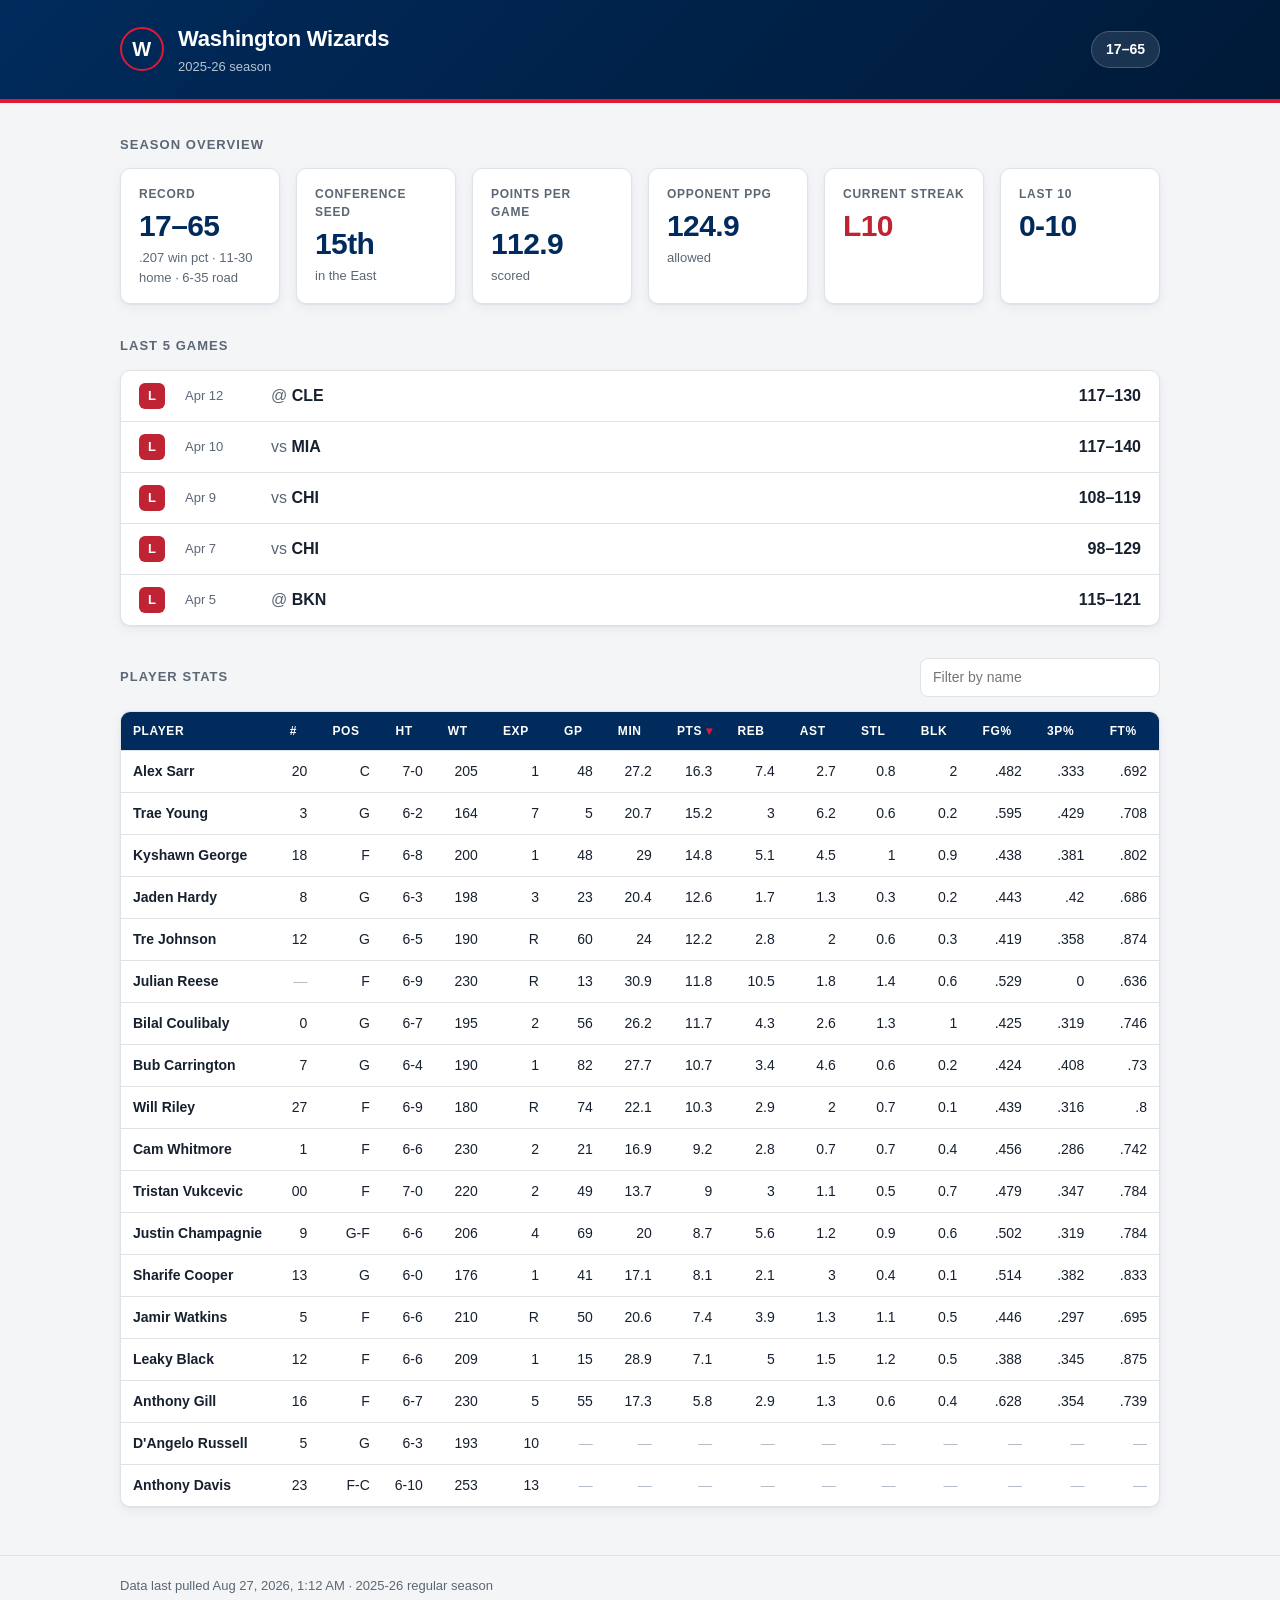
==== web/index.html @ f1ffce3f "Initial Wizards dashboard" ====
<!DOCTYPE html>
<html lang="en">
<head>
  <meta charset="utf-8">
  <meta name="viewport" content="width=device-width, initial-scale=1">
  <title>Washington Wizards Dashboard</title>
  <link rel="stylesheet" href="css/styles.css">
</head>
<body>

  <header class="site-header">
    <div class="wrap header-inner">
      <div class="brand">
        <span class="brand-mark" aria-hidden="true">W</span>
        <div class="brand-text">
          <h1>Washington Wizards</h1>
          <p class="brand-sub" id="season-label">Season overview</p>
        </div>
      </div>
      <p class="record-badge" id="record-badge" hidden></p>
    </div>
  </header>

  <main class="wrap">
    <p class="status" id="loading" role="status">Loading dashboard data&hellip;</p>

    <div class="error-banner" id="error" role="alert" hidden></div>

    <div id="dashboard" hidden>

      <section class="section" aria-labelledby="overview-heading">
        <h2 class="section-title" id="overview-heading">Season overview</h2>
        <div class="card-grid" id="stat-cards"></div>
      </section>

      <section class="section" aria-labelledby="recent-heading">
        <h2 class="section-title" id="recent-heading">Last 5 games</h2>
        <ul class="game-list" id="recent-games"></ul>
      </section>

      <section class="section" id="roster-section" aria-labelledby="roster-heading">
        <div class="section-head">
          <h2 class="section-title" id="roster-heading">Player stats</h2>
          <input
            type="search"
            id="player-filter"
            class="filter-input"
            placeholder="Filter by name"
            aria-label="Filter players by name"
            autocomplete="off">
        </div>
        <div class="table-wrap">
          <table class="player-table" id="player-table">
            <thead>
              <tr id="player-table-head"></tr>
            </thead>
            <tbody id="player-table-body"></tbody>
          </table>
        </div>
        <p class="table-empty" id="table-empty" hidden>No players match that filter.</p>
      </section>

    </div>
  </main>

  <footer class="site-footer">
    <div class="wrap">
      <p id="last-updated">&mdash;</p>
    </div>
  </footer>

  <script src="js/app.js"></script>
</body>
</html>
---- web/css/styles.css ----
/* Washington Wizards dashboard
   Palette lives here and nowhere else - change these six values to re-skin. */

:root {
  --navy: #002b5c;
  --navy-deep: #001a38;
  --red: #e31837;

  --bg: #f4f5f7;
  --surface: #ffffff;
  --border: #dfe3e8;

  --ink: #16202e;
  --ink-soft: #5b6775;

  --win: #1a7f4b;
  --loss: #c02333;

  --radius: 10px;
  --gap: 16px;
  --shadow: 0 1px 2px rgba(0, 43, 92, 0.06), 0 4px 12px rgba(0, 43, 92, 0.05);
}

* {
  box-sizing: border-box;
}

body {
  margin: 0;
  background: var(--bg);
  color: var(--ink);
  font-family: -apple-system, BlinkMacSystemFont, "Segoe UI", Roboto, Helvetica,
    Arial, sans-serif;
  font-size: 16px;
  line-height: 1.5;
  -webkit-font-smoothing: antialiased;
}

.wrap {
  width: 100%;
  max-width: 1080px;
  margin: 0 auto;
  padding: 0 20px;
}

/* --- header ---------------------------------------------------------------- */

.site-header {
  background: linear-gradient(135deg, var(--navy) 0%, var(--navy-deep) 100%);
  color: #fff;
  padding: 22px 0;
  border-bottom: 4px solid var(--red);
}

.header-inner {
  display: flex;
  align-items: center;
  justify-content: space-between;
  gap: var(--gap);
  flex-wrap: wrap;
}

.brand {
  display: flex;
  align-items: center;
  gap: 14px;
  min-width: 0;
}

.brand-mark {
  flex: none;
  width: 44px;
  height: 44px;
  display: grid;
  place-items: center;
  border-radius: 50%;
  border: 2px solid var(--red);
  font-size: 20px;
  font-weight: 700;
  letter-spacing: 0.02em;
}

.brand-text h1 {
  margin: 0;
  font-size: 22px;
  font-weight: 700;
  letter-spacing: -0.01em;
}

.brand-sub {
  margin: 2px 0 0;
  font-size: 13px;
  color: rgba(255, 255, 255, 0.72);
}

.record-badge {
  margin: 0;
  padding: 7px 14px;
  border-radius: 999px;
  background: rgba(255, 255, 255, 0.1);
  border: 1px solid rgba(255, 255, 255, 0.2);
  font-size: 14px;
  font-weight: 600;
  font-variant-numeric: tabular-nums;
  white-space: nowrap;
}

/* --- load / error states --------------------------------------------------- */

.status {
  margin: 48px 0;
  text-align: center;
  color: var(--ink-soft);
}

.error-banner {
  margin: 32px 0;
  padding: 16px 18px;
  border-radius: var(--radius);
  background: #fdecee;
  border: 1px solid #f5c2c9;
  border-left: 4px solid var(--red);
  color: #8c1626;
}

.error-banner strong {
  display: block;
  margin-bottom: 4px;
}

.error-banner code {
  font-size: 13px;
  word-break: break-word;
}

/* --- sections -------------------------------------------------------------- */

.section {
  margin: 32px 0;
}

.section-head {
  display: flex;
  align-items: center;
  justify-content: space-between;
  gap: var(--gap);
  flex-wrap: wrap;
  margin-bottom: 14px;
}

.section-title {
  margin: 0 0 14px;
  font-size: 13px;
  font-weight: 700;
  text-transform: uppercase;
  letter-spacing: 0.08em;
  color: var(--ink-soft);
}

.section-head .section-title {
  margin-bottom: 0;
}

/* --- stat cards ------------------------------------------------------------ */

.card-grid {
  display: grid;
  grid-template-columns: repeat(auto-fit, minmax(160px, 1fr));
  gap: var(--gap);
}

.stat-card {
  background: var(--surface);
  border: 1px solid var(--border);
  border-radius: var(--radius);
  box-shadow: var(--shadow);
  padding: 16px 18px;
}

.stat-label {
  margin: 0;
  font-size: 12px;
  font-weight: 600;
  text-transform: uppercase;
  letter-spacing: 0.06em;
  color: var(--ink-soft);
}

.stat-value {
  margin: 6px 0 0;
  font-size: 30px;
  font-weight: 700;
  line-height: 1.1;
  letter-spacing: -0.02em;
  font-variant-numeric: tabular-nums;
  color: var(--navy);
}

.stat-value.is-win {
  color: var(--win);
}

.stat-value.is-loss {
  color: var(--loss);
}

.stat-note {
  margin: 6px 0 0;
  font-size: 13px;
  color: var(--ink-soft);
  font-variant-numeric: tabular-nums;
}

/* --- last 5 games ---------------------------------------------------------- */

.game-list {
  list-style: none;
  margin: 0;
  padding: 0;
  background: var(--surface);
  border: 1px solid var(--border);
  border-radius: var(--radius);
  box-shadow: var(--shadow);
  overflow: hidden;
}

.game-row {
  display: grid;
  grid-template-columns: 34px 74px 1fr auto;
  align-items: center;
  gap: 12px;
  padding: 12px 18px;
  border-top: 1px solid var(--border);
}

.game-row:first-child {
  border-top: none;
}

.pill {
  display: grid;
  place-items: center;
  width: 26px;
  height: 26px;
  border-radius: 6px;
  font-size: 13px;
  font-weight: 700;
  color: #fff;
  background: var(--ink-soft);
}

.pill.is-win {
  background: var(--win);
}

.pill.is-loss {
  background: var(--loss);
}

.game-date {
  font-size: 13px;
  color: var(--ink-soft);
  font-variant-numeric: tabular-nums;
}

.game-opponent {
  font-weight: 600;
  min-width: 0;
  overflow: hidden;
  text-overflow: ellipsis;
  white-space: nowrap;
}

.game-opponent .at {
  color: var(--ink-soft);
  font-weight: 400;
}

.game-score {
  font-variant-numeric: tabular-nums;
  font-weight: 600;
  white-space: nowrap;
}

/* --- player table ---------------------------------------------------------- */

.filter-input {
  flex: 0 1 240px;
  padding: 8px 12px;
  font: inherit;
  font-size: 14px;
  color: var(--ink);
  background: var(--surface);
  border: 1px solid var(--border);
  border-radius: 8px;
}

.filter-input:focus-visible {
  outline: 2px solid var(--navy);
  outline-offset: 1px;
  border-color: var(--navy);
}

.table-wrap {
  background: var(--surface);
  border: 1px solid var(--border);
  border-radius: var(--radius);
  box-shadow: var(--shadow);
  overflow-x: auto;
  -webkit-overflow-scrolling: touch;
}

.player-table {
  width: 100%;
  border-collapse: collapse;
  font-size: 14px;
  white-space: nowrap;
}

.player-table th,
.player-table td {
  padding: 10px 12px;
  text-align: right;
  border-top: 1px solid var(--border);
}

.player-table thead th {
  border-top: none;
  position: sticky;
  top: 0;
  background: var(--navy);
  color: #fff;
  font-size: 12px;
  font-weight: 600;
  text-transform: uppercase;
  letter-spacing: 0.05em;
  cursor: pointer;
  user-select: none;
}

.player-table thead th:hover,
.player-table thead th:focus-visible {
  background: var(--navy-deep);
  outline: none;
}

/* Sort arrow: a reserved-width slot so headers don't shift when it appears. */
.player-table thead th::after {
  content: '';
  display: inline-block;
  width: 0.85em;
  text-align: right;
  color: var(--red);
}

.player-table thead th.is-sorted[aria-sort="descending"]::after {
  content: '▾';
}

.player-table thead th.is-sorted[aria-sort="ascending"]::after {
  content: '▴';
}

.player-table th:first-child,
.player-table td:first-child {
  text-align: left;
}

.player-table tbody tr:hover {
  background: #f7f9fc;
}

.player-table td {
  font-variant-numeric: tabular-nums;
}

/* Names stay put while the stat columns scroll under them. */
.player-name {
  font-weight: 600;
  white-space: nowrap;
  position: sticky;
  left: 0;
  background: var(--surface);
  z-index: 1;
}

.player-table tbody tr:hover .player-name {
  background: #f7f9fc;
}

.player-table thead th {
  z-index: 2;
}

.player-table thead th:first-child {
  position: sticky;
  left: 0;
  z-index: 3;
}

.is-null {
  color: #b3bcc7;
}

.table-empty {
  margin: 14px 0 0;
  text-align: center;
  color: var(--ink-soft);
}

/* --- footer ---------------------------------------------------------------- */

.site-footer {
  margin-top: 48px;
  padding: 20px 0 32px;
  border-top: 1px solid var(--border);
  color: var(--ink-soft);
  font-size: 13px;
}

.site-footer p {
  margin: 0;
}

/* --- narrow screens -------------------------------------------------------- */

@media (max-width: 768px) {
  .wrap {
    padding: 0 14px;
  }

  .card-grid {
    /* Single column rather than squashing six cards side by side. */
    grid-template-columns: 1fr;
  }

  .header-inner {
    align-items: flex-start;
  }

  .brand-text h1 {
    font-size: 19px;
  }

  .stat-value {
    font-size: 26px;
  }

  .game-row {
    grid-template-columns: 30px 62px 1fr auto;
    gap: 8px;
    padding: 12px 14px;
  }

  .section-head {
    align-items: stretch;
    flex-direction: column;
  }

  .filter-input {
    flex: 1 1 auto;
    width: 100%;
  }

  /* The table scrolls sideways rather than squashing 16 columns. Tighter
     padding and a capped name column keep more stats on screen at 375px. */
  .player-table {
    font-size: 13px;
  }

  .player-table th,
  .player-table td {
    padding: 9px 10px;
  }

  .player-name {
    max-width: 132px;
    overflow: hidden;
    text-overflow: ellipsis;
  }

  /* A hairline marks where the frozen name column ends. */
  .player-table th:first-child,
  .player-table td:first-child {
    box-shadow: 1px 0 0 var(--border);
  }
}
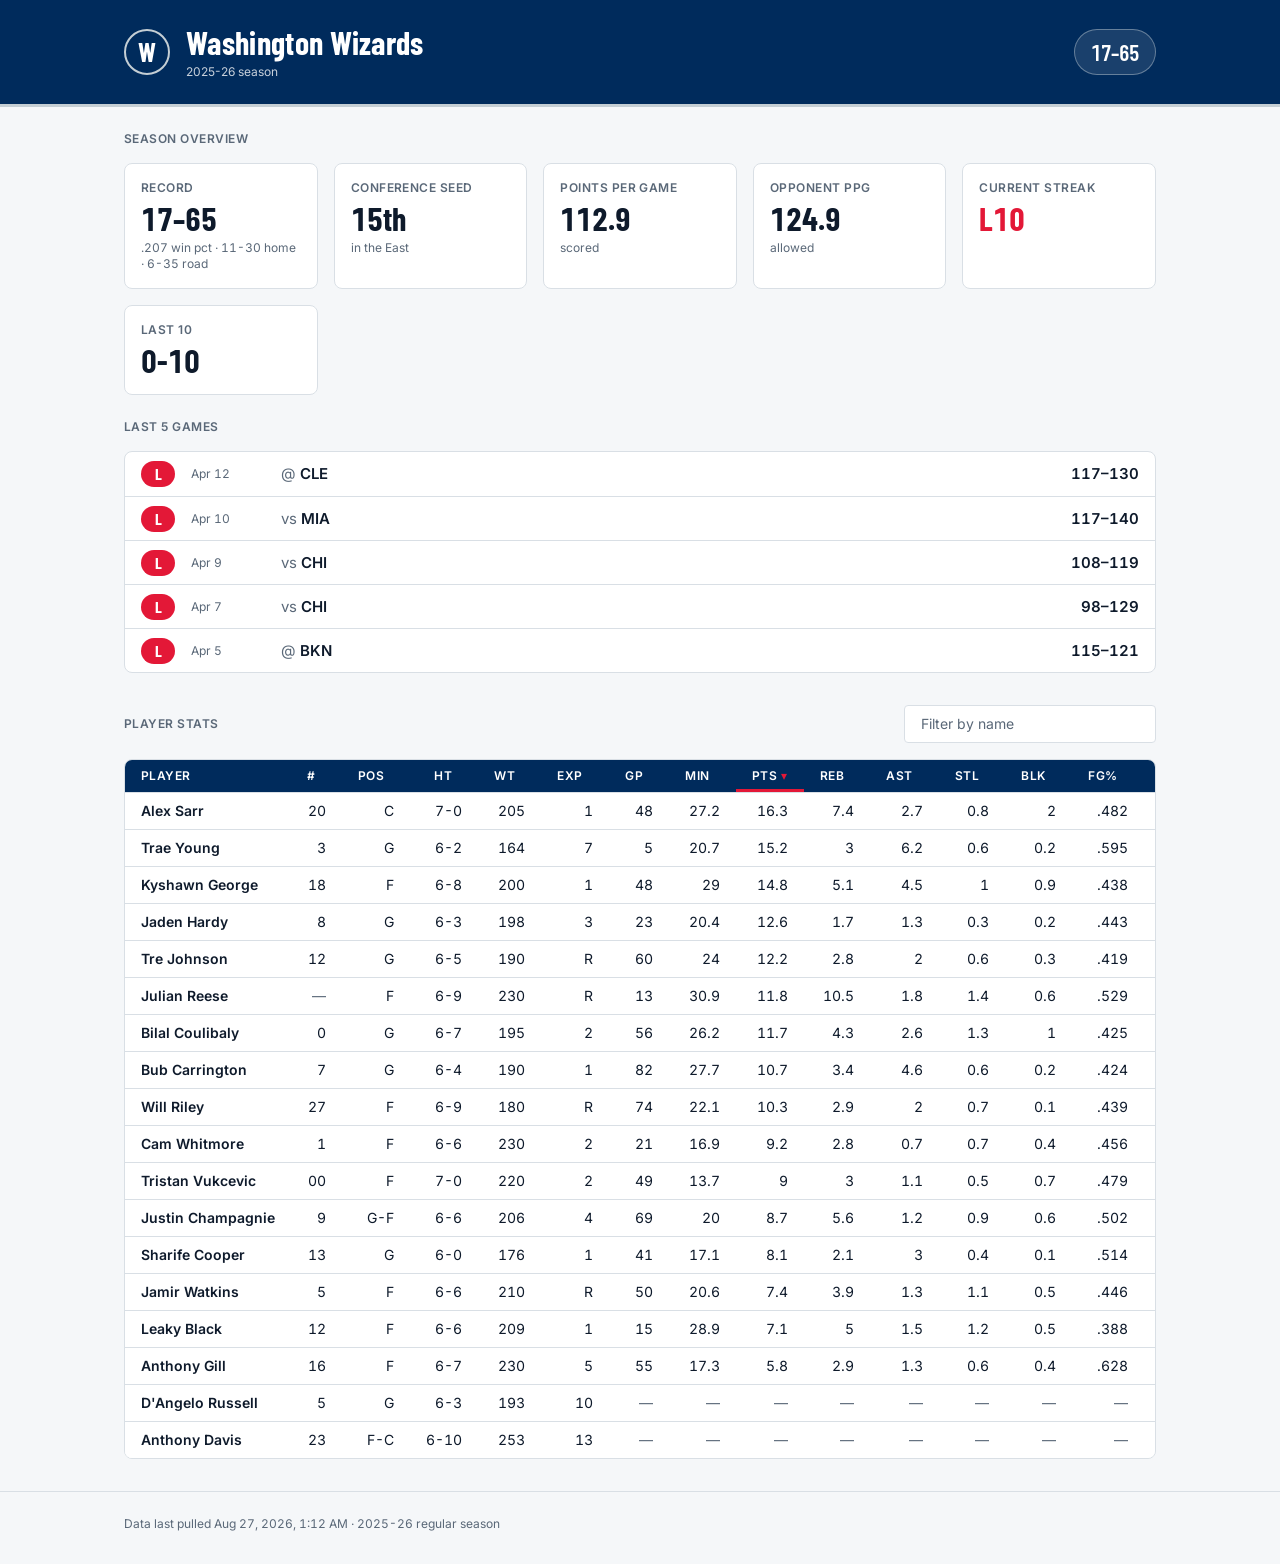
==== commit 296f83c5: "adjust css styling" ====
--- a/web/index.html
+++ b/web/index.html
@@ -4,6 +4,10 @@
   <meta charset="utf-8">
   <meta name="viewport" content="width=device-width, initial-scale=1">
   <title>Washington Wizards Dashboard</title>
+  <link rel="preconnect" href="https://fonts.googleapis.com">
+  <link rel="preconnect" href="https://fonts.gstatic.com" crossorigin>
+  <link rel="stylesheet"
+    href="https://fonts.googleapis.com/css2?family=Barlow+Condensed:wght@600;700&family=Inter:wght@400;600;700&display=swap">
   <link rel="stylesheet" href="css/styles.css">
 </head>
 <body>
--- a/web/css/styles.css
+++ b/web/css/styles.css
@@ -1,24 +1,63 @@
 /* Washington Wizards dashboard
-   Palette lives here and nowhere else - change these six values to re-skin. */
+   Styled from the "Wizards Dashboard" design system.
+   Tokens live here and nowhere else - change these values to re-skin.
+   Light and dark are both defined; dark follows the OS setting. */
 
 :root {
-  --navy: #002b5c;
-  --navy-deep: #001a38;
-  --red: #e31837;
-
-  --bg: #f4f5f7;
-  --surface: #ffffff;
-  --border: #dfe3e8;
-
-  --ink: #16202e;
-  --ink-soft: #5b6775;
-
-  --win: #1a7f4b;
-  --loss: #c02333;
-
-  --radius: 10px;
-  --gap: 16px;
-  --shadow: 0 1px 2px rgba(0, 43, 92, 0.06), 0 4px 12px rgba(0, 43, 92, 0.05);
+  color-scheme: light dark;
+
+  /* --- color: light theme ------------------------------------------------- */
+  --navy: #002b5c;        /* brand fill: header, win pills, primary actions */
+  --navy-text: #002b5c;   /* navy where it has to read as text */
+  --red: #e31837;         /* accent: links, loss pills, active sort, focus */
+  --silver: #c4ced4;      /* tint: dividers, neutral pills - never text */
+
+  --surface: #f5f7f9;     /* the page */
+  --card: #ffffff;        /* stat cards, table body, panels */
+  --ink: #0e1a2b;         /* body text, stat numbers */
+  --ink-muted: #5a6878;   /* labels, captions, the null dash */
+  --line: #d9dfe5;        /* row rules and card borders */
+
+  --on-brand: #ffffff;    /* text on a navy fill */
+  --on-accent: #ffffff;   /* text on a red fill */
+
+  /* --- type --------------------------------------------------------------- */
+  --font-display: "Barlow Condensed", "Arial Narrow", system-ui, sans-serif;
+  --font-sans: "Inter", system-ui, -apple-system, "Segoe UI", Roboto, sans-serif;
+
+  /* --- space: 4px base ---------------------------------------------------- */
+  --space-1: 4px;
+  --space-2: 8px;
+  --space-4: 16px;
+  --space-6: 24px;
+  --space-8: 32px;
+
+  /* --- shape -------------------------------------------------------------- */
+  --radius-sm: 4px;
+  --radius-md: 8px;
+  --radius-pill: 999px;
+}
+
+@media (prefers-color-scheme: dark) {
+  :root {
+    /* navy and red both lift so fills and accents stay legible on the dark
+       ground. --navy-text lifts further: the fill navy is only 2.2:1 on the
+       card, too low to set numbers in. */
+    --navy: #2a5694;
+    --navy-text: #7fa8dc;
+    --red: #ff4d5e;
+    --silver: #c4ced4;
+
+    --surface: #0a1424;
+    --card: #12203a;
+    --ink: #eef2f5;
+    --ink-muted: #9aa8b8;
+    --line: #24324a;
+
+    --on-brand: #ffffff;
+    /* White on the lifted red is only 3.2:1, so text on a red fill goes dark. */
+    --on-accent: #0a1424;
+  }
 }
 
 * {
@@ -27,79 +66,91 @@
 
 body {
   margin: 0;
-  background: var(--bg);
+  background: var(--surface);
   color: var(--ink);
-  font-family: -apple-system, BlinkMacSystemFont, "Segoe UI", Roboto, Helvetica,
-    Arial, sans-serif;
-  font-size: 16px;
-  line-height: 1.5;
+  font-family: var(--font-sans);
+  font-size: 15px;
+  line-height: 22px;
   -webkit-font-smoothing: antialiased;
+}
+
+:focus-visible {
+  outline: 2px solid var(--red);
+  outline-offset: 2px;
 }
 
 .wrap {
   width: 100%;
   max-width: 1080px;
   margin: 0 auto;
-  padding: 0 20px;
+  padding: 0 var(--space-6);
 }
 
 /* --- header ---------------------------------------------------------------- */
 
 .site-header {
-  background: linear-gradient(135deg, var(--navy) 0%, var(--navy-deep) 100%);
-  color: #fff;
-  padding: 22px 0;
-  border-bottom: 4px solid var(--red);
+  background: var(--navy);
+  color: var(--on-brand);
+  padding: var(--space-6) 0;
+  /* Header dividers are silver in this system, not red. */
+  border-bottom: 3px solid var(--silver);
 }
 
 .header-inner {
   display: flex;
   align-items: center;
   justify-content: space-between;
-  gap: var(--gap);
+  gap: var(--space-4);
   flex-wrap: wrap;
 }
 
 .brand {
   display: flex;
   align-items: center;
-  gap: 14px;
+  gap: var(--space-4);
   min-width: 0;
 }
 
 .brand-mark {
   flex: none;
-  width: 44px;
-  height: 44px;
+  width: 46px;
+  height: 46px;
   display: grid;
   place-items: center;
   border-radius: 50%;
-  border: 2px solid var(--red);
-  font-size: 20px;
+  border: 2px solid var(--silver);
+  font-family: var(--font-display);
+  font-size: 26px;
   font-weight: 700;
-  letter-spacing: 0.02em;
-}
-
+  line-height: 1;
+}
+
+/* The team name is the mark in this system: display type, no logo. */
 .brand-text h1 {
   margin: 0;
-  font-size: 22px;
+  font-family: var(--font-display);
+  font-size: 32px;
+  line-height: 36px;
   font-weight: 700;
-  letter-spacing: -0.01em;
+  letter-spacing: 0.01em;
 }
 
 .brand-sub {
-  margin: 2px 0 0;
-  font-size: 13px;
-  color: rgba(255, 255, 255, 0.72);
+  margin: var(--space-1) 0 0;
+  font-size: 12px;
+  line-height: 16px;
+  color: rgba(255, 255, 255, 0.78);
 }
 
 .record-badge {
   margin: 0;
-  padding: 7px 14px;
-  border-radius: 999px;
+  padding: var(--space-2) var(--space-4);
+  border-radius: var(--radius-pill);
   background: rgba(255, 255, 255, 0.1);
-  border: 1px solid rgba(255, 255, 255, 0.2);
-  font-size: 14px;
+  border: 1px solid rgba(196, 206, 212, 0.45);
+  font-family: var(--font-display);
+  font-size: 22px;
+  line-height: 28px;
   font-weight: 600;
   font-variant-numeric: tabular-nums;
   white-space: nowrap;
@@ -108,53 +159,63 @@
 /* --- load / error states --------------------------------------------------- */
 
 .status {
-  margin: 48px 0;
+  margin: var(--space-8) 0;
   text-align: center;
-  color: var(--ink-soft);
+  color: var(--ink-muted);
 }
 
 .error-banner {
-  margin: 32px 0;
-  padding: 16px 18px;
-  border-radius: var(--radius);
-  background: #fdecee;
-  border: 1px solid #f5c2c9;
-  border-left: 4px solid var(--red);
-  color: #8c1626;
+  margin: var(--space-8) 0;
+  padding: var(--space-4);
+  border-radius: var(--radius-md);
+  background: var(--card);
+  background: color-mix(in srgb, var(--red) 8%, var(--card));
+  border: 1px solid var(--line);
+  border-left: 3px solid var(--red);
+  color: var(--ink);
 }
 
 .error-banner strong {
   display: block;
-  margin-bottom: 4px;
+  margin-bottom: var(--space-1);
+  color: var(--red);
 }
 
 .error-banner code {
-  font-size: 13px;
+  font-size: 12px;
+  line-height: 16px;
   word-break: break-word;
 }
 
 /* --- sections -------------------------------------------------------------- */
 
 .section {
-  margin: 32px 0;
+  margin: var(--space-6) 0;
+}
+
+/* The player table gets the wider gap away from the overview. */
+#roster-section {
+  margin-top: var(--space-8);
 }
 
 .section-head {
   display: flex;
   align-items: center;
   justify-content: space-between;
-  gap: var(--gap);
+  gap: var(--space-4);
   flex-wrap: wrap;
-  margin-bottom: 14px;
-}
-
+  margin-bottom: var(--space-4);
+}
+
+/* "label" style: 12/16, 600, uppercase, 0.04em. */
 .section-title {
-  margin: 0 0 14px;
-  font-size: 13px;
-  font-weight: 700;
+  margin: 0 0 var(--space-4);
+  font-size: 12px;
+  line-height: 16px;
+  font-weight: 600;
   text-transform: uppercase;
-  letter-spacing: 0.08em;
-  color: var(--ink-soft);
+  letter-spacing: 0.04em;
+  color: var(--ink-muted);
 }
 
 .section-head .section-title {
@@ -166,48 +227,51 @@
 .card-grid {
   display: grid;
   grid-template-columns: repeat(auto-fit, minmax(160px, 1fr));
-  gap: var(--gap);
-}
-
+  gap: var(--space-4);
+}
+
+/* Borders, not shadows. */
 .stat-card {
-  background: var(--surface);
-  border: 1px solid var(--border);
-  border-radius: var(--radius);
-  box-shadow: var(--shadow);
-  padding: 16px 18px;
+  background: var(--card);
+  border: 1px solid var(--line);
+  border-radius: var(--radius-md);
+  padding: var(--space-4);
 }
 
 .stat-label {
   margin: 0;
   font-size: 12px;
+  line-height: 16px;
   font-weight: 600;
   text-transform: uppercase;
-  letter-spacing: 0.06em;
-  color: var(--ink-soft);
-}
-
+  letter-spacing: 0.04em;
+  color: var(--ink-muted);
+}
+
+/* "stat" style: display type, 32/36, 700, tabular. */
 .stat-value {
-  margin: 6px 0 0;
-  font-size: 30px;
+  margin: var(--space-1) 0 0;
+  font-family: var(--font-display);
+  font-size: 32px;
+  line-height: 36px;
   font-weight: 700;
-  line-height: 1.1;
-  letter-spacing: -0.02em;
-  font-variant-numeric: tabular-nums;
-  color: var(--navy);
+  font-variant-numeric: tabular-nums;
+  color: var(--ink);
 }
 
 .stat-value.is-win {
-  color: var(--win);
+  color: var(--navy-text);
 }
 
 .stat-value.is-loss {
-  color: var(--loss);
+  color: var(--red);
 }
 
 .stat-note {
-  margin: 6px 0 0;
-  font-size: 13px;
-  color: var(--ink-soft);
+  margin: var(--space-1) 0 0;
+  font-size: 12px;
+  line-height: 16px;
+  color: var(--ink-muted);
   font-variant-numeric: tabular-nums;
 }
 
@@ -217,10 +281,9 @@
   list-style: none;
   margin: 0;
   padding: 0;
-  background: var(--surface);
-  border: 1px solid var(--border);
-  border-radius: var(--radius);
-  box-shadow: var(--shadow);
+  background: var(--card);
+  border: 1px solid var(--line);
+  border-radius: var(--radius-md);
   overflow: hidden;
 }
 
@@ -228,38 +291,47 @@
   display: grid;
   grid-template-columns: 34px 74px 1fr auto;
   align-items: center;
-  gap: 12px;
-  padding: 12px 18px;
-  border-top: 1px solid var(--border);
+  gap: var(--space-4);
+  padding: var(--space-2) var(--space-4);
+  min-height: 44px;
+  border-top: 1px solid var(--line);
 }
 
 .game-row:first-child {
   border-top: none;
 }
 
+/* Win is navy, loss is red - and the pill always carries the W or L, so the
+   result never rests on hue alone. */
 .pill {
   display: grid;
   place-items: center;
-  width: 26px;
+  min-width: 26px;
   height: 26px;
-  border-radius: 6px;
-  font-size: 13px;
+  padding: 0 var(--space-1);
+  border-radius: var(--radius-pill);
+  font-family: var(--font-display);
+  font-size: 16px;
   font-weight: 700;
-  color: #fff;
-  background: var(--ink-soft);
+  line-height: 1;
+  background: var(--silver);
+  color: var(--ink);
 }
 
 .pill.is-win {
-  background: var(--win);
+  background: var(--navy);
+  color: var(--on-brand);
 }
 
 .pill.is-loss {
-  background: var(--loss);
+  background: var(--red);
+  color: var(--on-accent);
 }
 
 .game-date {
-  font-size: 13px;
-  color: var(--ink-soft);
+  font-size: 12px;
+  line-height: 16px;
+  color: var(--ink-muted);
   font-variant-numeric: tabular-nums;
 }
 
@@ -272,7 +344,7 @@
 }
 
 .game-opponent .at {
-  color: var(--ink-soft);
+  color: var(--ink-muted);
   font-weight: 400;
 }
 
@@ -286,42 +358,46 @@
 
 .filter-input {
   flex: 0 1 240px;
-  padding: 8px 12px;
-  font: inherit;
+  padding: var(--space-2) var(--space-4);
+  font-family: var(--font-sans);
   font-size: 14px;
+  line-height: 20px;
   color: var(--ink);
-  background: var(--surface);
-  border: 1px solid var(--border);
-  border-radius: 8px;
+  background: var(--card);
+  border: 1px solid var(--line);
+  border-radius: var(--radius-sm);
+}
+
+.filter-input::placeholder {
+  color: var(--ink-muted);
 }
 
 .filter-input:focus-visible {
-  outline: 2px solid var(--navy);
-  outline-offset: 1px;
-  border-color: var(--navy);
+  border-color: var(--red);
 }
 
 .table-wrap {
-  background: var(--surface);
-  border: 1px solid var(--border);
-  border-radius: var(--radius);
-  box-shadow: var(--shadow);
+  background: var(--card);
+  border: 1px solid var(--line);
+  border-radius: var(--radius-md);
   overflow-x: auto;
   -webkit-overflow-scrolling: touch;
 }
 
+/* "table" style: 14/20. */
 .player-table {
   width: 100%;
   border-collapse: collapse;
   font-size: 14px;
+  line-height: 20px;
   white-space: nowrap;
 }
 
 .player-table th,
 .player-table td {
-  padding: 10px 12px;
+  padding: var(--space-2) var(--space-4);
   text-align: right;
-  border-top: 1px solid var(--border);
+  border-top: 1px solid var(--line);
 }
 
 .player-table thead th {
@@ -329,19 +405,26 @@
   position: sticky;
   top: 0;
   background: var(--navy);
-  color: #fff;
-  font-size: 12px;
+  color: var(--on-brand);
+  font-size: 12px;
+  line-height: 16px;
   font-weight: 600;
   text-transform: uppercase;
-  letter-spacing: 0.05em;
+  letter-spacing: 0.04em;
   cursor: pointer;
   user-select: none;
-}
-
-.player-table thead th:hover,
-.player-table thead th:focus-visible {
-  background: var(--navy-deep);
-  outline: none;
+  /* Reserved space for the active-column rule, so nothing shifts on sort. */
+  box-shadow: inset 0 -3px 0 transparent;
+}
+
+.player-table thead th:hover {
+  background: color-mix(in srgb, var(--on-brand) 12%, var(--navy));
+}
+
+/* The active sort column is marked in red - the accent, not a second fill,
+   so the header keeps its contrast in both themes. */
+.player-table thead th.is-sorted {
+  box-shadow: inset 0 -3px 0 var(--red);
 }
 
 /* Sort arrow: a reserved-width slot so headers don't shift when it appears. */
@@ -367,7 +450,7 @@
 }
 
 .player-table tbody tr:hover {
-  background: #f7f9fc;
+  background: color-mix(in srgb, var(--navy) 6%, var(--card));
 }
 
 .player-table td {
@@ -380,12 +463,12 @@
   white-space: nowrap;
   position: sticky;
   left: 0;
-  background: var(--surface);
+  background: var(--card);
   z-index: 1;
 }
 
 .player-table tbody tr:hover .player-name {
-  background: #f7f9fc;
+  background: color-mix(in srgb, var(--navy) 6%, var(--card));
 }
 
 .player-table thead th {
@@ -398,35 +481,39 @@
   z-index: 3;
 }
 
+/* A missing stat reads as a muted dash. */
 .is-null {
-  color: #b3bcc7;
+  color: var(--ink-muted);
 }
 
 .table-empty {
-  margin: 14px 0 0;
+  margin: var(--space-4) 0 0;
   text-align: center;
-  color: var(--ink-soft);
+  color: var(--ink-muted);
 }
 
 /* --- footer ---------------------------------------------------------------- */
 
 .site-footer {
-  margin-top: 48px;
-  padding: 20px 0 32px;
-  border-top: 1px solid var(--border);
-  color: var(--ink-soft);
-  font-size: 13px;
+  margin-top: var(--space-8);
+  padding: var(--space-6) 0 var(--space-8);
+  border-top: 1px solid var(--line);
+  color: var(--ink-muted);
+  font-size: 12px;
+  line-height: 16px;
 }
 
 .site-footer p {
   margin: 0;
+  font-variant-numeric: tabular-nums;
 }
 
 /* --- narrow screens -------------------------------------------------------- */
 
 @media (max-width: 768px) {
   .wrap {
-    padding: 0 14px;
+    /* space-4 is the mobile gutter. */
+    padding: 0 var(--space-4);
   }
 
   .card-grid {
@@ -439,17 +526,31 @@
   }
 
   .brand-text h1 {
-    font-size: 19px;
+    font-size: 26px;
+    line-height: 30px;
+  }
+
+  .brand-mark {
+    width: 40px;
+    height: 40px;
+    font-size: 22px;
+  }
+
+  .record-badge {
+    font-size: 18px;
+    line-height: 24px;
+    padding: var(--space-1) var(--space-4);
   }
 
   .stat-value {
-    font-size: 26px;
+    font-size: 28px;
+    line-height: 32px;
   }
 
   .game-row {
     grid-template-columns: 30px 62px 1fr auto;
-    gap: 8px;
-    padding: 12px 14px;
+    gap: var(--space-2);
+    padding: var(--space-2) var(--space-4);
   }
 
   .section-head {
@@ -464,13 +565,9 @@
 
   /* The table scrolls sideways rather than squashing 16 columns. Tighter
      padding and a capped name column keep more stats on screen at 375px. */
-  .player-table {
-    font-size: 13px;
-  }
-
   .player-table th,
   .player-table td {
-    padding: 9px 10px;
+    padding: var(--space-2) 10px;
   }
 
   .player-name {
@@ -482,6 +579,11 @@
   /* A hairline marks where the frozen name column ends. */
   .player-table th:first-child,
   .player-table td:first-child {
-    box-shadow: 1px 0 0 var(--border);
-  }
-}
+    box-shadow: 1px 0 0 var(--line);
+  }
+
+  /* Keep the active-column rule on the sticky first header. */
+  .player-table thead th.is-sorted:first-child {
+    box-shadow: 1px 0 0 var(--line), inset 0 -3px 0 var(--red);
+  }
+}
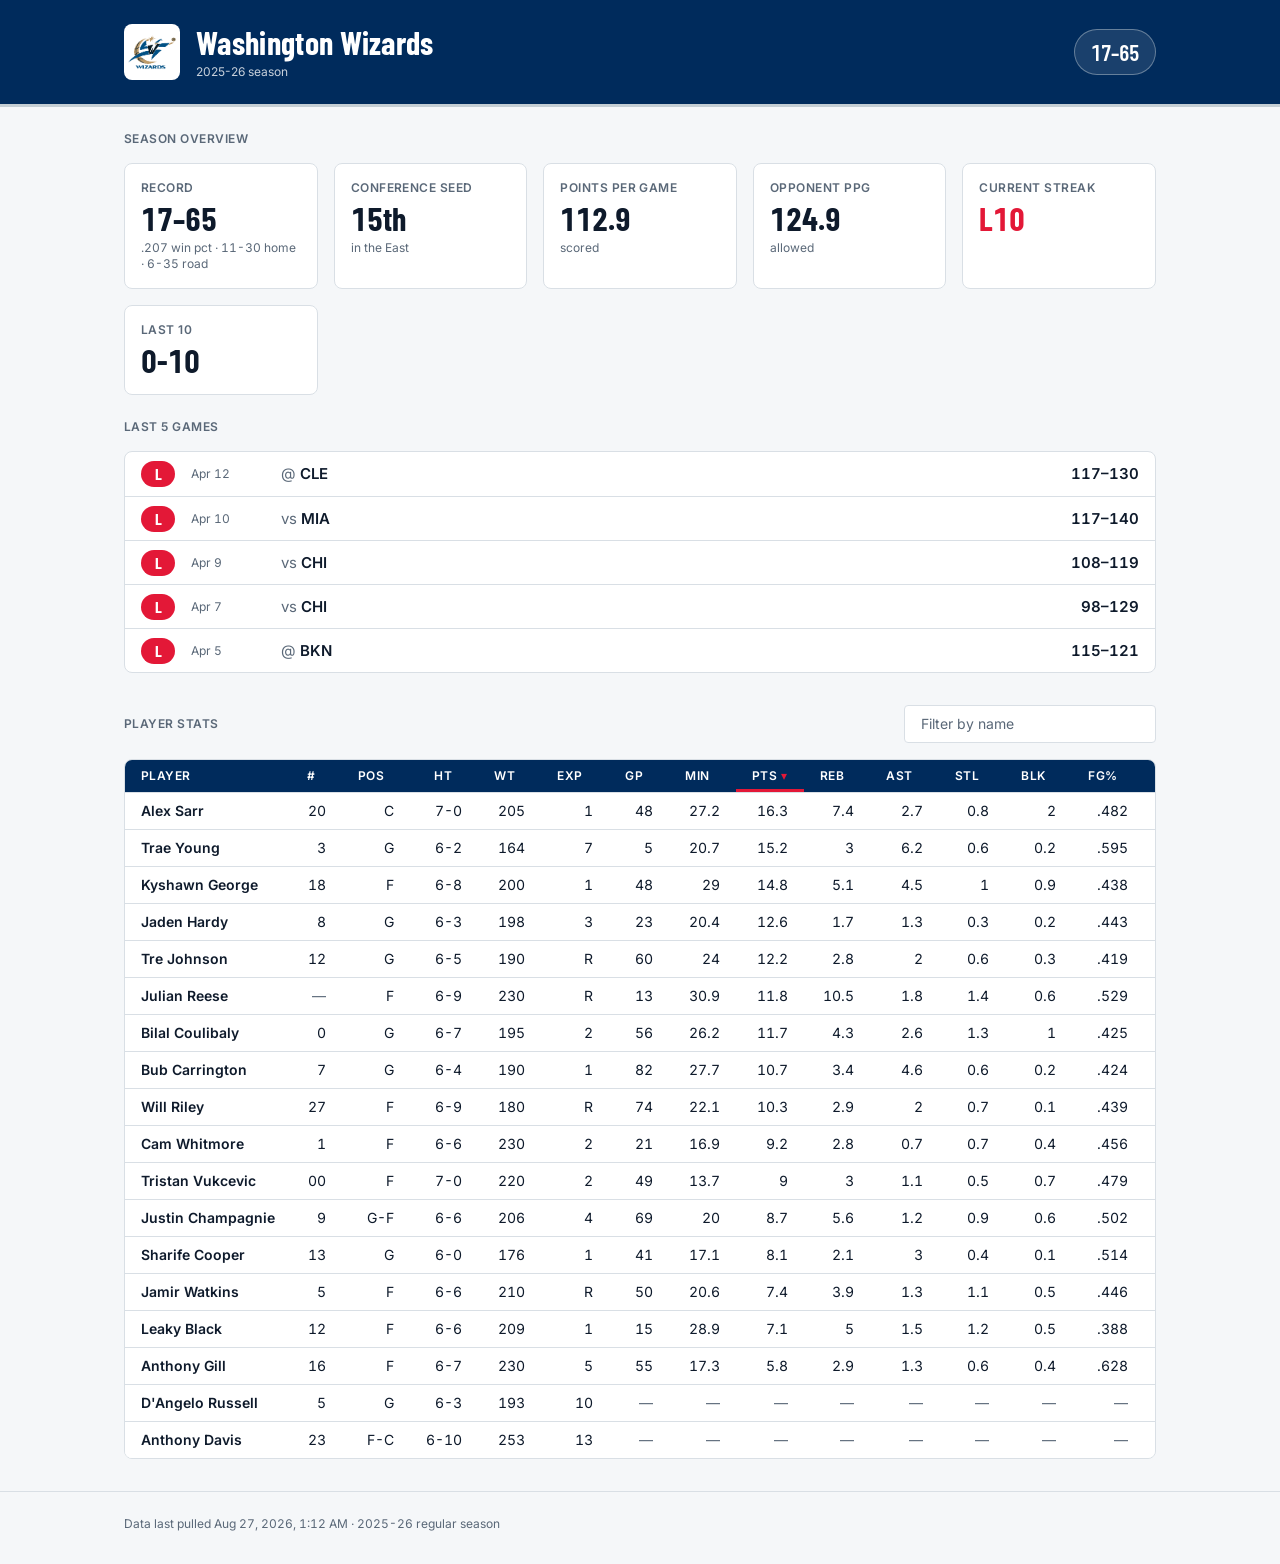
==== commit 1d358b3d: "old logo added" ====
--- a/web/index.html
+++ b/web/index.html
@@ -15,7 +15,8 @@
   <header class="site-header">
     <div class="wrap header-inner">
       <div class="brand">
-        <span class="brand-mark" aria-hidden="true">W</span>
+        <img class="brand-logo" src="img/wizards-logo.png"
+          width="56" height="56" alt="">
         <div class="brand-text">
           <h1>Washington Wizards</h1>
           <p class="brand-sub" id="season-label">Season overview</p>
--- a/web/css/styles.css
+++ b/web/css/styles.css
@@ -111,18 +111,18 @@
   min-width: 0;
 }
 
-.brand-mark {
+/* The team mark. The design system ships no logo, so this is the one piece
+   of art outside the token set - never recolored, so it gets a white plate:
+   the logo's own navy and its wordmark disappear against the navy header.
+   --on-brand is white in both themes, so the plate holds up in dark too. */
+.brand-logo {
   flex: none;
-  width: 46px;
-  height: 46px;
-  display: grid;
-  place-items: center;
-  border-radius: 50%;
-  border: 2px solid var(--silver);
-  font-family: var(--font-display);
-  font-size: 26px;
-  font-weight: 700;
-  line-height: 1;
+  width: 56px;
+  height: 56px;
+  object-fit: contain;
+  background: var(--on-brand);
+  border-radius: var(--radius-md);
+  padding: var(--space-1);
 }
 
 /* The team name is the mark in this system: display type, no logo. */
@@ -530,10 +530,9 @@
     line-height: 30px;
   }
 
-  .brand-mark {
-    width: 40px;
-    height: 40px;
-    font-size: 22px;
+  .brand-logo {
+    width: 46px;
+    height: 46px;
   }
 
   .record-badge {
